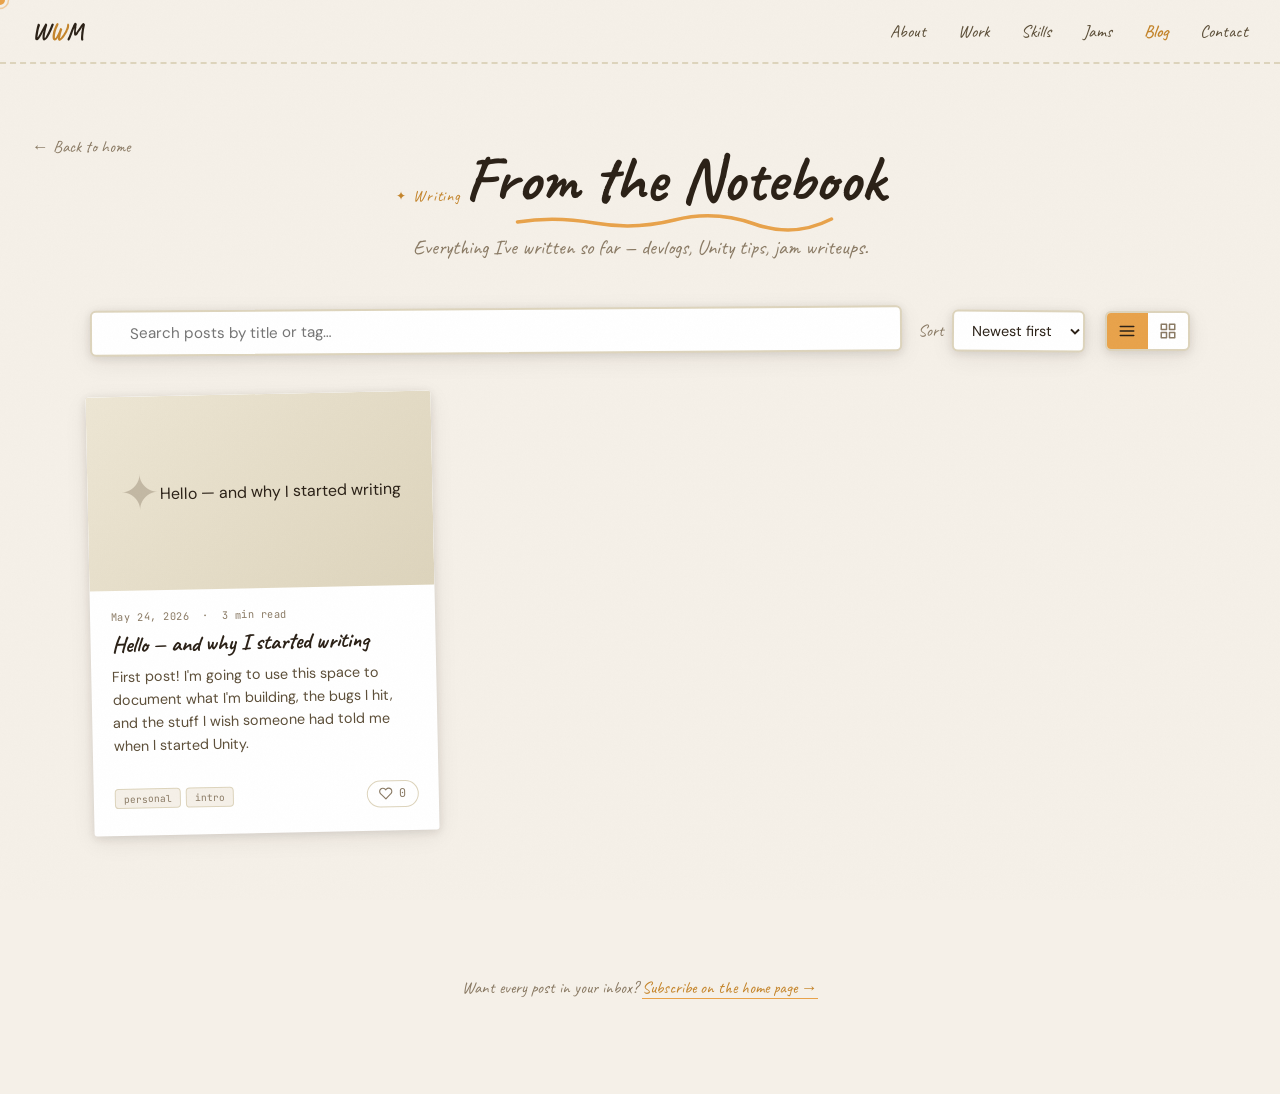
==== blog.html @ 1f5dc15b "final touches" ====
<!DOCTYPE html>
<html lang="en" data-theme="light">
<head>
    <meta charset="UTF-8">
    <meta name="viewport" content="width=device-width, initial-scale=1.0">
    <title>Blog — Wahib Walaa Mohammed</title>
    <meta name="description" content="Devlogs, Unity tips, and jam writeups from Wahib — a game developer building cozy games in Unity.">
    <meta name="theme-color" content="#f5f0e8">
    <link rel="preconnect" href="https://fonts.googleapis.com">
    <link rel="preconnect" href="https://fonts.gstatic.com" crossorigin>
    <link href="https://fonts.googleapis.com/css2?family=Caveat:wght@400;500;600;700&family=DM+Sans:ital,opsz,wght@0,9..40,300;0,9..40,400;0,9..40,500;0,9..40,600;1,9..40,300&family=JetBrains+Mono:wght@400;500&display=swap" rel="stylesheet">
    <style>
        /* ===== CORE TOKENS ===== */
        :root {
            --paper:          #f5f0e8;
            --paper-dark:     #ede6d4;
            --paper-darker:   #ddd4bc;
            --amber:          #e8a24a;
            --amber-light:    #f5c87a;
            --amber-dark:     #c4842a;
            --teal:           #6ec6b5;
            --teal-dark:      #4aa898;
            --ink:            #2a2016;
            --ink-light:      #5c4e38;
            --ink-muted:      #8a7a64;
            --red-pin:        #c9614a;
            --green:          #5a9e6f;
            --postit-yellow:  #ffd966;
            --postit-pink:    #ffb3c6;
            --postit-blue:    #b3d9ff;

            --font-hand: 'Caveat', cursive;
            --font-body: 'DM Sans', sans-serif;
            --font-mono: 'JetBrains Mono', monospace;

            --shadow-paper: 0 2px 8px rgba(42,32,22,0.12), 0 6px 24px rgba(42,32,22,0.07);
            --shadow-lift:  0 8px 32px rgba(42,32,22,0.18), 0 2px 8px rgba(42,32,22,0.08);
            --transition: 280ms cubic-bezier(0.4,0,0.2,1);
            --spring:     380ms cubic-bezier(0.34,1.56,0.64,1);
        }
        *, *::before, *::after { box-sizing: border-box; margin: 0; padding: 0; }
        html { scroll-behavior: smooth; }
        body {
            font-family: var(--font-body);
            background: var(--paper);
            color: var(--ink);
            cursor: none;
            overflow-x: hidden;
        }
        body::after {
            content: '';
            position: fixed; inset: 0;
            background-image: url("data:image/svg+xml,%3Csvg xmlns='http://www.w3.org/2000/svg' width='300' height='300'%3E%3Cfilter id='n'%3E%3CfeTurbulence type='fractalNoise' baseFrequency='0.75' numOctaves='4' stitchTiles='stitch'/%3E%3CfeColorMatrix type='saturate' values='0'/%3E%3C/filter%3E%3Crect width='300' height='300' filter='url(%23n)' opacity='0.025'/%3E%3C/svg%3E");
            pointer-events: none;
            z-index: 9000;
        }

        /* ===== CURSOR ===== */
        #cursor {
            position: fixed; pointer-events: none; z-index: 999999;
            transform: translate(-50%, -50%);
            width: 20px; height: 20px;
            transition: transform 80ms ease, opacity 200ms;
        }
        #cursor svg { display: block; width: 100%; height: 100%; overflow: visible; }
        .cursor-hover #cursor { transform: translate(-50%, -50%) scale(1.5); }

        /* ===== NAV ===== */
        #navbar {
            position: fixed; top: 0; left: 0; right: 0; z-index: 500;
            padding: 1rem 2rem;
            display: flex; align-items: center; justify-content: space-between;
            background: rgba(245,240,232,0.93);
            backdrop-filter: blur(14px);
            border-bottom: 2px dashed var(--paper-darker);
        }
        .nav-logo {
            font-family: var(--font-hand); font-size: 1.5rem; font-weight: 700;
            color: var(--ink); text-decoration: none;
        }
        .nav-logo span { color: var(--amber-dark); }
        .nav-links { display: flex; gap: 2rem; list-style: none; }
        .nav-link {
            font-family: var(--font-hand); font-size: 1.1rem;
            color: var(--ink-light); text-decoration: none;
            transition: color var(--transition);
        }
        .nav-link:hover, .nav-link.active { color: var(--amber-dark); }
        .nav-link.active { font-weight: 600; }
        @media (max-width: 768px) {
            .nav-links { gap: 1rem; }
            .nav-link { font-size: 0.95rem; }
        }

        /* ===== PAGE HEADER ===== */
        @keyframes draw-line {
            from { stroke-dashoffset: 380; }
            to   { stroke-dashoffset: 0; }
        }
        .page-header {
            padding: 9rem 2rem 3rem;
            max-width: 1100px; margin: 0 auto;
            text-align: center;
            position: relative;
        }
        .page-header .section-label {
            font-family: var(--font-hand); font-size: 1rem;
            color: var(--amber-dark); letter-spacing: 0.05em;
            margin-bottom: 0.5rem;
            display: inline-flex; align-items: center; gap: 0.4rem;
        }
        .page-header .section-label::before { content: '✦'; font-size: 0.75rem; }
        .page-title {
            font-family: var(--font-hand);
            font-size: clamp(2.6rem, 6vw, 4rem);
            line-height: 1.1;
            color: var(--ink);
            position: relative;
            display: inline-block;
            margin-bottom: 1.2rem;
        }
        .page-title-squiggle {
            position: absolute;
            left: 0; right: 0; bottom: -14px;
            width: 100%; height: 14px;
            overflow: visible;
        }
        .page-title-squiggle path {
            stroke-dasharray: 380; stroke-dashoffset: 380;
            animation: draw-line 1.1s ease 0.2s forwards;
        }
        .page-subtitle {
            font-family: var(--font-hand);
            font-size: 1.3rem;
            color: var(--ink-muted);
            max-width: 580px; margin: 0 auto;
        }
        .back-home {
            position: absolute; top: 8.5rem; left: 2rem;
            font-family: var(--font-hand); font-size: 1.05rem;
            color: var(--ink-muted); text-decoration: none;
            display: inline-flex; align-items: center; gap: 0.35rem;
            transition: color var(--transition), transform var(--spring);
        }
        .back-home:hover { color: var(--amber-dark); transform: translateX(-3px); }
        @media (max-width: 768px) {
            .back-home { position: static; display: block; margin-bottom: 1rem; padding: 0 2rem; }
            .page-header { padding-top: 7rem; }
        }

        /* ===== CONTROLS ===== */
        #blog-page { padding: 0 2rem 5rem; }
        .blog-controls {
            max-width: 1100px; margin: 0 auto 2.5rem;
            display: flex; gap: 1rem; flex-wrap: wrap;
            align-items: center; justify-content: space-between;
        }
        .blog-search-wrap { position: relative; flex: 1; min-width: 240px; }
        .blog-search-icon {
            position: absolute; left: 0.85rem; top: 50%;
            transform: translateY(-50%); width: 16px; height: 16px;
            color: var(--ink-muted); pointer-events: none;
        }
        .blog-search {
            width: 100%;
            padding: 0.7rem 1rem 0.7rem 2.4rem;
            background: #fff;
            border: 2px solid var(--paper-darker);
            border-radius: 6px;
            font-family: var(--font-body); font-size: 0.95rem;
            color: var(--ink); outline: none;
            transition: border-color var(--transition), box-shadow var(--transition);
            box-shadow: var(--shadow-paper);
            transform: rotate(-0.4deg);
        }
        .blog-search:focus {
            border-color: var(--amber);
            box-shadow: var(--shadow-paper), 0 0 0 3px rgba(232,162,74,0.15);
        }
        .blog-controls-right {
            display: flex; align-items: center; gap: 1.25rem; flex-wrap: wrap;
        }
        .blog-sort-wrap { display: flex; align-items: center; gap: 0.55rem; }
        .blog-sort-label {
            font-family: var(--font-hand); font-size: 1.05rem;
            color: var(--ink-muted);
        }
        .blog-sort {
            font-family: var(--font-body); font-size: 0.9rem;
            background: #fff; color: var(--ink);
            border: 2px solid var(--paper-darker);
            padding: 0.55rem 0.9rem; border-radius: 6px;
            outline: none; cursor: pointer;
            box-shadow: var(--shadow-paper);
            transform: rotate(0.4deg);
            transition: border-color var(--transition);
        }
        .blog-sort:focus, .blog-sort:hover { border-color: var(--amber); }

        /* View mode toggle */
        .view-toggle {
            display: flex; gap: 0;
            border: 2px solid var(--paper-darker);
            background: #fff; border-radius: 6px;
            overflow: hidden;
            box-shadow: var(--shadow-paper);
        }
        .view-btn {
            background: transparent; border: none; cursor: pointer;
            padding: 0.55rem 0.7rem;
            color: var(--ink-muted);
            display: flex; align-items: center; justify-content: center;
            transition: background var(--transition), color var(--transition);
            font-family: inherit;
        }
        .view-btn:hover { color: var(--amber-dark); background: rgba(232,162,74,0.08); }
        .view-btn.active { background: var(--amber); color: var(--ink); }
        .view-btn svg { width: 18px; height: 18px; }

        /* ===== BLOG GRID ===== */
        .blog-grid {
            max-width: 1100px; margin: 0 auto;
            position: relative;
        }
        .blog-loading {
            text-align: center;
            font-family: var(--font-hand); color: var(--ink-muted);
            padding: 3rem 1rem; font-size: 1.2rem;
        }
        .blog-no-results {
            max-width: 1100px; margin: 1rem auto 0;
            text-align: center;
            font-family: var(--font-hand); font-size: 1.4rem;
            color: var(--ink-muted); padding: 2rem 1rem;
        }

        /* Card view (default) */
        .blog-grid.view-cards {
            display: grid;
            grid-template-columns: repeat(auto-fill, minmax(280px, 1fr));
            gap: 2rem;
        }
        .blog-grid.view-cards .blog-card {
            background: #fff; border-radius: 3px;
            box-shadow: var(--shadow-paper);
            transform: rotate(var(--bc-rot, 0deg));
            transition: transform var(--spring), box-shadow var(--transition);
            cursor: pointer;
            display: flex; flex-direction: column;
            overflow: hidden; position: relative;
            text-decoration: none; color: inherit;
        }
        .blog-grid.view-cards .blog-card:nth-child(3n+1) { --bc-rot: -1.2deg; }
        .blog-grid.view-cards .blog-card:nth-child(3n+2) { --bc-rot: 0.8deg; }
        .blog-grid.view-cards .blog-card:nth-child(3n+3) { --bc-rot: -0.5deg; }
        .blog-grid.view-cards .blog-card:hover {
            transform: rotate(0deg) translateY(-4px);
            box-shadow: var(--shadow-lift); z-index: 5;
        }
        .blog-card-hero {
            width: 100%; aspect-ratio: 16/9;
            background: linear-gradient(135deg, var(--paper-dark), var(--paper-darker));
            display: flex; align-items: center; justify-content: center;
            position: relative; overflow: hidden;
        }
        .blog-card-hero img { width: 100%; height: 100%; object-fit: cover; }
        .blog-card-hero-empty {
            font-family: var(--font-hand); color: var(--ink-muted);
            font-size: 3rem; opacity: 0.4;
        }
        .blog-card-body {
            padding: 1.2rem 1.3rem 1.4rem;
            flex: 1; display: flex; flex-direction: column;
        }
        .blog-card-meta {
            display: flex; gap: 0.7rem; align-items: center;
            font-family: var(--font-mono); font-size: 0.65rem;
            color: var(--ink-muted); margin-bottom: 0.5rem;
            letter-spacing: 0.05em;
        }
        .blog-card-title {
            font-family: var(--font-hand); font-size: 1.4rem;
            line-height: 1.15; color: var(--ink);
            margin-bottom: 0.5rem;
        }
        .blog-card-excerpt {
            font-size: 0.9rem; line-height: 1.6;
            color: var(--ink-light); margin-bottom: 0.85rem; flex: 1;
        }
        .blog-card-foot {
            display: flex; justify-content: space-between; align-items: center;
            margin-top: 0.85rem;
        }
        .blog-card-tags { display: flex; flex-wrap: wrap; gap: 0.35rem; }
        .blog-card-tag {
            font-family: var(--font-mono); font-size: 0.6rem;
            background: var(--paper); border: 1.5px solid var(--paper-darker);
            color: var(--ink-muted); padding: 0.15rem 0.5rem; border-radius: 4px;
            text-transform: lowercase;
        }

        /* ===== Sketchbook view — big paper cards w/ stacked-polaroid images + doodles ===== */
        .blog-grid.view-grid {
            display: grid;
            grid-template-columns: repeat(auto-fill, minmax(380px, 1fr));
            gap: 5rem 4rem;
            padding: 2rem 1rem 4rem;
        }
        .blog-grid.view-grid .blog-card {
            /* Sketchbook paper background — ruled lines + faint warmth */
            background:
                repeating-linear-gradient(to bottom,
                    transparent 0, transparent 26px,
                    rgba(116,146,182,0.13) 26px, rgba(116,146,182,0.13) 27px),
                #fdfaf2;
            padding: 2.5rem 1.8rem 1.8rem;
            border: 1px solid rgba(42,32,22,0.10);
            border-radius: 2px;
            box-shadow:
                5px 6px 0 rgba(42,32,22,0.10),
                0 4px 14px rgba(42,32,22,0.10),
                0 12px 32px rgba(42,32,22,0.07);
            transform: rotate(var(--sk-rot, -1.2deg));
            position: relative;
            text-decoration: none; color: inherit;
            cursor: pointer;
            display: flex; flex-direction: column;
            transition: transform var(--spring), box-shadow var(--transition);
            aspect-ratio: auto;
            overflow: visible;
        }
        .blog-grid.view-grid .blog-card:nth-child(4n+1) { --sk-rot: -1.5deg; }
        .blog-grid.view-grid .blog-card:nth-child(4n+2) { --sk-rot:  1.2deg; }
        .blog-grid.view-grid .blog-card:nth-child(4n+3) { --sk-rot: -0.7deg; }
        .blog-grid.view-grid .blog-card:nth-child(4n+4) { --sk-rot:  1.8deg; }
        .blog-grid.view-grid .blog-card:hover {
            transform: rotate(0deg) translateY(-6px) scale(1.015);
            box-shadow:
                5px 9px 0 rgba(42,32,22,0.10),
                0 12px 30px rgba(42,32,22,0.18),
                0 22px 50px rgba(42,32,22,0.10);
            z-index: 5;
        }
        /* Dog-ear top-right corner */
        .blog-grid.view-grid .blog-card::before {
            content: '';
            position: absolute;
            top: 0; right: 0;
            width: 26px; height: 26px;
            background: linear-gradient(225deg,
                #e8dcbf 0%, #e8dcbf 47%,
                rgba(0,0,0,0.10) 47%, rgba(0,0,0,0.10) 50%,
                transparent 50%);
            border-radius: 0 2px 0 0;
            pointer-events: none;
        }

        /* The polaroid + stacked papers behind it */
        .blog-grid.view-grid .blog-card-hero {
            position: relative;
            width: 80%;
            margin: 0.8rem auto 1.8rem;
            aspect-ratio: 4/5;
            background: #fff;
            padding: 0.9rem 0.9rem 2.6rem;
            border-radius: 2px;
            transform: rotate(var(--polo-rot, -2.5deg));
            box-shadow:
                1px 2px 0 rgba(0,0,0,0.05),
                0 6px 16px rgba(42,32,22,0.22),
                0 14px 32px rgba(42,32,22,0.12);
            z-index: 2;
        }
        .blog-grid.view-grid .blog-card:nth-child(odd)  .blog-card-hero { --polo-rot: -3deg; }
        .blog-grid.view-grid .blog-card:nth-child(even) .blog-card-hero { --polo-rot:  2.5deg; }

        /* Stacked papers behind the polaroid */
        .blog-grid.view-grid .blog-card-hero::before,
        .blog-grid.view-grid .blog-card-hero::after {
            content: '';
            position: absolute;
            background: #fdfaf2;
            border: 1px solid rgba(42,32,22,0.08);
            border-radius: 2px;
            z-index: -1;
        }
        .blog-grid.view-grid .blog-card-hero::before {
            inset: -6px -10px -4px -8px;
            transform: rotate(3.5deg);
            background: #f5ead0;
            box-shadow: 2px 3px 6px rgba(0,0,0,0.08);
        }
        .blog-grid.view-grid .blog-card-hero::after {
            inset: -12px -6px -10px -10px;
            transform: rotate(-5deg);
            background: #fff;
            box-shadow: 2px 3px 6px rgba(0,0,0,0.08);
        }

        /* The actual photo inside the polaroid */
        .blog-grid.view-grid .blog-card-hero img {
            width: 100%; height: 100%;
            object-fit: cover;
            display: block;
            box-shadow: inset 0 0 0 1px rgba(0,0,0,0.06);
        }
        .blog-grid.view-grid .blog-card-hero-empty {
            position: relative;
            display: flex; align-items: center; justify-content: center;
            width: 100%; height: 100%;
            background: linear-gradient(135deg, var(--paper-dark), var(--paper-darker));
            font-size: 3rem; color: var(--ink-muted); opacity: 0.5;
        }
        /* Handwritten caption strip at the bottom of the polaroid */
        .blog-grid.view-grid .blog-card-hero::after { /* override above */ }
        .blog-grid.view-grid .polaroid-caption {
            position: absolute;
            bottom: 0.4rem; left: 0; right: 0;
            text-align: center;
            font-family: var(--font-hand); font-size: 1rem;
            color: var(--ink-muted);
            pointer-events: none;
            padding: 0 0.6rem;
            white-space: nowrap; overflow: hidden; text-overflow: ellipsis;
        }
        /* Little tape strips on the polaroid */
        .blog-grid.view-grid .blog-card-hero .tape-strip {
            position: absolute;
            width: 56px; height: 18px;
            background: repeating-linear-gradient(45deg,
                rgba(245,200,122,0.65), rgba(245,200,122,0.65) 4px,
                rgba(232,162,74,0.25) 4px, rgba(232,162,74,0.25) 8px);
            border-radius: 1px;
            top: -10px;
            box-shadow: 0 1px 3px rgba(0,0,0,0.10);
            pointer-events: none;
        }
        .blog-grid.view-grid .blog-card:nth-child(odd)  .tape-strip { left: 8px; transform: rotate(-12deg); }
        .blog-grid.view-grid .blog-card:nth-child(even) .tape-strip { right: 8px; transform: rotate(14deg); }

        /* Body text under the photo */
        .blog-grid.view-grid .blog-card-body {
            padding: 0 0.2rem 0.5rem;
            display: flex; flex-direction: column;
        }
        .blog-grid.view-grid .blog-card-meta {
            font-family: var(--font-mono); font-size: 0.65rem;
            color: var(--ink-muted); letter-spacing: 0.08em;
            margin-bottom: 0.4rem;
            display: flex; align-items: center; gap: 0.6rem;
        }
        .blog-grid.view-grid .blog-card-title {
            font-family: var(--font-hand);
            font-size: 1.85rem;
            line-height: 1.05;
            color: var(--ink);
            margin-bottom: 0.5rem;
            position: relative;
        }
        /* Hand-drawn underline that appears on hover */
        .blog-grid.view-grid .blog-card-title::after {
            content: '';
            position: absolute;
            left: 0; right: 30%; bottom: -3px;
            height: 3px;
            background: var(--amber);
            border-radius: 2px;
            transform: scaleX(0) rotate(-0.5deg);
            transform-origin: left center;
            transition: transform 380ms cubic-bezier(0.34,1.56,0.64,1);
        }
        .blog-grid.view-grid .blog-card:hover .blog-card-title::after { transform: scaleX(1) rotate(-0.5deg); }

        .blog-grid.view-grid .blog-card-excerpt {
            font-size: 0.92rem;
            line-height: 1.7;
            color: var(--ink-light);
            margin-bottom: 1rem;
        }
        .blog-grid.view-grid .blog-card-foot {
            display: flex; justify-content: space-between; align-items: center;
            margin-top: 0.5rem;
            flex-wrap: wrap; gap: 0.6rem;
        }
        .blog-grid.view-grid .blog-card-tags {
            display: flex; flex-wrap: wrap; gap: 0.35rem;
        }
        .blog-grid.view-grid .blog-card-tag {
            font-family: var(--font-mono); font-size: 0.6rem;
            background: transparent; border: 1.5px dashed var(--paper-darker);
            color: var(--ink-muted); padding: 0.15rem 0.55rem; border-radius: 4px;
            text-transform: lowercase;
        }
        .blog-grid.view-grid .like-btn {
            background: #fff;
            box-shadow: 1px 1px 0 rgba(42,32,22,0.08);
        }
        .blog-grid.view-cards .blog-card-likebadge { display: none; }
        .blog-grid.view-grid .blog-card-likebadge { display: none; }

        /* Sketchbook doodles — scattered around each card */
        .card-doodle {
            position: absolute;
            pointer-events: none;
            opacity: 0.7;
            color: var(--ink-light);
            z-index: 3;
        }
        .card-doodle.amber { color: var(--amber-dark); }
        .card-doodle.teal  { color: var(--teal-dark); }
        .card-doodle.red   { color: var(--red-pin); }
        .card-doodle.green { color: var(--green); opacity: 0.65; }
        /* Only show doodles in sketchbook view */
        .blog-grid.view-cards .card-doodle { display: none; }
        .blog-grid.view-grid .card-doodle  { display: block; }
        .card-doodle svg { display: block; width: 100%; height: 100%; }

        @media (max-width: 760px) {
            .blog-grid.view-grid {
                grid-template-columns: 1fr;
                gap: 4rem 0;
                padding: 1rem 0 3rem;
            }
            .blog-grid.view-grid .blog-card-hero { width: 70%; }
        }

        /* ===== LIKE BUTTON ===== */
        @keyframes heart-pop {
            0%   { transform: scale(1); }
            30%  { transform: scale(1.4) rotate(-8deg); }
            60%  { transform: scale(0.9); }
            100% { transform: scale(1); }
        }
        .like-btn {
            display: inline-flex; align-items: center; gap: 0.4rem;
            background: transparent; border: 1.5px solid var(--paper-darker);
            color: var(--ink-muted);
            font-family: var(--font-mono); font-size: 0.75rem;
            padding: 0.3rem 0.7rem; border-radius: 999px;
            cursor: pointer;
            transition: border-color var(--transition), color var(--transition),
                        background var(--transition), transform var(--spring);
        }
        .like-btn svg {
            width: 14px; height: 14px;
            transition: fill var(--transition), stroke var(--transition);
        }
        .like-btn:hover {
            border-color: var(--red-pin); color: var(--red-pin);
            background: rgba(201,97,74,0.06);
            transform: translateY(-1px) rotate(-2deg);
        }
        .like-btn.liked {
            border-color: var(--red-pin); color: var(--red-pin);
            background: rgba(201,97,74,0.12);
        }
        .like-btn.liked svg { fill: var(--red-pin); stroke: var(--red-pin); }
        .like-btn.pop svg { animation: heart-pop 480ms ease; }
        .like-btn-lg {
            font-family: var(--font-hand); font-size: 1.05rem;
            padding: 0.55rem 1.2rem; gap: 0.55rem;
        }
        .like-btn-lg svg { width: 18px; height: 18px; }

        /* ===== MODAL ===== */
        #blog-modal {
            position: fixed; inset: 0; z-index: 99000;
            background: rgba(18,14,10,0.78);
            display: flex; align-items: center; justify-content: center;
            padding: 2rem 1rem;
            opacity: 0; pointer-events: none;
            transition: opacity 240ms ease;
            backdrop-filter: blur(6px);
            overflow-y: auto;
        }
        #blog-modal.open { opacity: 1; pointer-events: all; }
        .blog-modal-paper {
            background: #fdfaf2;
            background-image:
                repeating-linear-gradient(to bottom,
                    transparent 0, transparent 27px,
                    rgba(116,146,182,0.13) 27px, rgba(116,146,182,0.13) 28px);
            max-width: 760px; width: 100%;
            margin: auto;
            padding: 3rem 3.5rem 2.5rem;
            box-shadow: 0 24px 80px rgba(0,0,0,0.5);
            border-radius: 3px;
            position: relative;
            transform: scale(0.95) translateY(20px);
            transition: transform 320ms cubic-bezier(0.34,1.56,0.64,1);
            color: var(--ink);
        }
        #blog-modal.open .blog-modal-paper { transform: scale(1) translateY(0); }
        #blog-modal-close {
            position: absolute; top: 1rem; right: 1rem;
            width: 36px; height: 36px;
            background: var(--paper); border: 1.5px solid var(--paper-darker);
            border-radius: 50%; color: var(--ink); font-size: 1rem;
            cursor: pointer; display: flex; align-items: center; justify-content: center;
            transition: background 180ms, transform var(--spring);
            font-family: inherit;
        }
        #blog-modal-close:hover { background: var(--amber); border-color: var(--amber-dark); transform: rotate(90deg) scale(1.1); }
        #blog-modal-content { font-family: var(--font-body); color: var(--ink); line-height: 1.78; }
        #blog-modal-content .blog-post-meta {
            font-family: var(--font-mono); font-size: 0.7rem;
            color: var(--ink-muted); letter-spacing: 0.08em;
            margin-bottom: 0.5rem;
        }
        #blog-modal-content h1 {
            font-family: var(--font-hand); font-size: 2.4rem; line-height: 1.1;
            color: var(--ink); margin-bottom: 1.2rem;
            border-bottom: 3px solid var(--amber); padding-bottom: 0.6rem;
            display: inline-block;
        }
        #blog-modal-content h2 {
            font-family: var(--font-hand); font-size: 1.7rem; color: var(--ink);
            margin: 1.8rem 0 0.7rem;
        }
        #blog-modal-content h3 {
            font-family: var(--font-hand); font-size: 1.3rem; color: var(--ink);
            margin: 1.4rem 0 0.5rem;
        }
        #blog-modal-content p { margin-bottom: 1rem; color: var(--ink-light); }
        #blog-modal-content ul, #blog-modal-content ol { margin: 0.6rem 0 1rem 1.5rem; color: var(--ink-light); }
        #blog-modal-content li { margin-bottom: 0.35rem; line-height: 1.7; }
        #blog-modal-content strong { color: var(--ink); }
        #blog-modal-content a { color: var(--amber-dark); border-bottom: 1.5px solid var(--amber); text-decoration: none; }
        #blog-modal-content a:hover { color: var(--ink); }
        #blog-modal-content img {
            max-width: 100%; height: auto; margin: 1rem 0;
            border-radius: 3px; box-shadow: var(--shadow-paper);
        }
        #blog-modal-content code {
            font-family: var(--font-mono); font-size: 0.85em;
            background: var(--paper); padding: 0.1rem 0.4rem; border-radius: 3px;
            border: 1px solid var(--paper-darker); color: var(--amber-dark);
        }
        #blog-modal-content pre {
            background: var(--ink); color: var(--paper);
            padding: 1rem 1.2rem; border-radius: 4px;
            overflow-x: auto; margin: 1rem 0; font-size: 0.85rem;
        }
        #blog-modal-content pre code {
            background: transparent; border: none; color: var(--paper); padding: 0;
        }
        #blog-modal-content blockquote {
            border-left: 4px solid var(--amber);
            padding-left: 1rem; margin: 1rem 0;
            color: var(--ink-light); font-style: italic;
        }
        .blog-post-files {
            margin-top: 2rem; padding-top: 1.5rem;
            border-top: 2px dashed var(--paper-darker);
        }
        .blog-post-files h3 {
            font-family: var(--font-hand); font-size: 1.2rem;
            color: var(--ink); margin-bottom: 0.6rem;
        }
        .blog-post-file {
            display: inline-flex; align-items: center; gap: 0.4rem;
            background: white; border: 1.5px solid var(--paper-darker);
            padding: 0.4rem 0.8rem; border-radius: 4px;
            font-family: var(--font-hand); font-size: 1rem;
            color: var(--ink); text-decoration: none;
            margin: 0.3rem 0.4rem 0.3rem 0;
            transition: border-color var(--transition), transform var(--spring);
        }
        .blog-post-file:hover {
            border-color: var(--amber); color: var(--amber-dark);
            transform: translateY(-2px) rotate(-1deg);
        }
        .blog-modal-footer {
            margin-top: 2rem; padding-top: 1.5rem;
            border-top: 2px dashed var(--paper-darker);
            display: flex; justify-content: flex-end;
        }
        @media (max-width: 700px) {
            .blog-modal-paper { padding: 2rem 1.5rem; }
            #blog-modal-content h1 { font-size: 1.8rem; }
        }

        /* ===== FOOTER ===== */
        .blog-footer {
            text-align: center;
            padding: 4rem 2rem 6rem;
            font-family: var(--font-hand);
            color: var(--ink-muted);
            font-size: 1.05rem;
        }
        .blog-footer a {
            color: var(--amber-dark);
            text-decoration: none;
            border-bottom: 1.5px solid var(--amber);
        }
    </style>
</head>
<body>

<!-- Cursor -->
<div id="cursor">
    <svg viewBox="0 0 20 20" fill="none">
        <circle cx="10" cy="10" r="5" fill="#e8a24a"/>
        <circle cx="10" cy="10" r="8.5" stroke="#e8a24a" stroke-width="1.5" opacity="0.45"/>
        <line x1="15" y1="4" x2="16.5" y2="2.5" stroke="#f5c87a" stroke-width="1.2" stroke-linecap="round"/>
        <line x1="16" y1="5.5" x2="18" y2="5.5" stroke="#f5c87a" stroke-width="1.2" stroke-linecap="round"/>
        <line x1="15.5" y1="3" x2="15.5" y2="1" stroke="#f5c87a" stroke-width="1.2" stroke-linecap="round"/>
    </svg>
</div>

<!-- Nav -->
<nav id="navbar">
    <a href="index.html" class="nav-logo">W<span>W</span>M</a>
    <ul class="nav-links">
        <li><a href="index.html#about"    class="nav-link">About</a></li>
        <li><a href="index.html#projects" class="nav-link">Work</a></li>
        <li><a href="index.html#skills"   class="nav-link">Skills</a></li>
        <li><a href="index.html#jams"     class="nav-link">Jams</a></li>
        <li><a href="blog.html"           class="nav-link active">Blog</a></li>
        <li><a href="index.html#contact"  class="nav-link">Contact</a></li>
    </ul>
</nav>

<main>
    <a href="index.html" class="back-home">← Back to home</a>

    <header class="page-header">
        <div class="section-label">Writing</div>
        <h1 class="page-title">
            From the Notebook
            <svg class="page-title-squiggle" viewBox="0 0 320 14" aria-hidden="true">
                <path d="M3 8 Q 40 2, 80 9 T 160 6 T 240 10 T 317 5"
                      stroke="#e8a24a" stroke-width="3.5"
                      stroke-linecap="round" fill="none"/>
            </svg>
        </h1>
        <p class="page-subtitle">Everything I've written so far — devlogs, Unity tips, jam writeups.</p>
    </header>

    <section id="blog-page">
        <div class="blog-controls">
            <div class="blog-search-wrap">
                <svg class="blog-search-icon" viewBox="0 0 24 24" fill="none" stroke="currentColor" stroke-width="2" stroke-linecap="round" stroke-linejoin="round">
                    <circle cx="11" cy="11" r="7"/><line x1="21" y1="21" x2="16.65" y2="16.65"/>
                </svg>
                <input type="search" id="blog-search" class="blog-search" placeholder="Search posts by title or tag…" autocomplete="off">
            </div>
            <div class="blog-controls-right">
                <div class="blog-sort-wrap">
                    <label for="blog-sort" class="blog-sort-label">Sort</label>
                    <select id="blog-sort" class="blog-sort">
                        <option value="newest">Newest first</option>
                        <option value="oldest">Oldest first</option>
                        <option value="liked">Most liked</option>
                    </select>
                </div>
                <div class="view-toggle" role="tablist" aria-label="View mode">
                    <button type="button" class="view-btn active" data-view="cards" aria-label="Card view">
                        <svg viewBox="0 0 24 24" fill="none" stroke="currentColor" stroke-width="2" stroke-linecap="round" stroke-linejoin="round">
                            <line x1="3" y1="6"  x2="21" y2="6"/>
                            <line x1="3" y1="12" x2="21" y2="12"/>
                            <line x1="3" y1="18" x2="21" y2="18"/>
                        </svg>
                    </button>
                    <button type="button" class="view-btn" data-view="grid" aria-label="Grid view">
                        <svg viewBox="0 0 24 24" fill="none" stroke="currentColor" stroke-width="2" stroke-linecap="round" stroke-linejoin="round">
                            <rect x="3"  y="3"  width="7" height="7"/>
                            <rect x="14" y="3"  width="7" height="7"/>
                            <rect x="3"  y="14" width="7" height="7"/>
                            <rect x="14" y="14" width="7" height="7"/>
                        </svg>
                    </button>
                </div>
            </div>
        </div>

        <div id="blog-grid" class="blog-grid view-cards">
            <div class="blog-loading">Loading posts…</div>
        </div>
        <div id="blog-no-results" class="blog-no-results" hidden>
            <span>No posts match that.</span>
        </div>
    </section>

    <footer class="blog-footer">
        Want every post in your inbox? <a href="index.html#blog">Subscribe on the home page →</a>
    </footer>
</main>

<!-- Modal -->
<div id="blog-modal" aria-hidden="true">
    <div class="blog-modal-paper">
        <button id="blog-modal-close" aria-label="Close">✕</button>
        <article id="blog-modal-content"></article>
        <div class="blog-modal-footer">
            <button id="blog-modal-like" class="like-btn like-btn-lg" aria-label="Like this post">
                <svg viewBox="0 0 24 24" fill="none" stroke="currentColor" stroke-width="2" stroke-linecap="round" stroke-linejoin="round">
                    <path d="M20.84 4.61a5.5 5.5 0 0 0-7.78 0L12 5.67l-1.06-1.06a5.5 5.5 0 0 0-7.78 7.78l1.06 1.06L12 21.23l7.78-7.78 1.06-1.06a5.5 5.5 0 0 0 0-7.78z"/>
                </svg>
                <span class="like-count">0</span>
            </button>
        </div>
    </div>
</div>

<script>
/* Cursor */
(function(){
    const cursor = document.getElementById('cursor');
    if(window.matchMedia('(pointer:fine)').matches){
        document.addEventListener('mousemove', e=>{
            cursor.style.left = e.clientX+'px';
            cursor.style.top  = e.clientY+'px';
        }, { passive: true });
        document.querySelectorAll('a,button,.skill-chip').forEach(el=>{
            el.addEventListener('mouseenter', ()=> document.body.classList.add('cursor-hover'));
            el.addEventListener('mouseleave', ()=> document.body.classList.remove('cursor-hover'));
        });
    } else {
        cursor.style.display = 'none';
        document.body.style.cursor = 'auto';
    }
})();

/* Blog page logic */
(function(){
    const grid        = document.getElementById('blog-grid');
    const modal       = document.getElementById('blog-modal');
    const content     = document.getElementById('blog-modal-content');
    const closeBtn    = document.getElementById('blog-modal-close');
    const modalLikeBtn= document.getElementById('blog-modal-like');
    const searchInp   = document.getElementById('blog-search');
    const sortSel     = document.getElementById('blog-sort');
    const noResults   = document.getElementById('blog-no-results');
    const viewBtns    = document.querySelectorAll('.view-btn');

    const LIKES_NS  = 'wahib-blog-v1';
    const LIKED_KEY = 'wahib-blog-liked';
    const VIEW_KEY  = 'wahib-blog-view';

    let allPosts     = [];
    let likeCounts   = {};
    let likedLocally = new Set(JSON.parse(localStorage.getItem(LIKED_KEY) || '[]'));
    let currentPostSlug = null;
    let currentView  = localStorage.getItem(VIEW_KEY) || 'cards';

    function saveLiked(){ localStorage.setItem(LIKED_KEY, JSON.stringify([...likedLocally])); }
    function escapeHTML(s){
        return String(s).replace(/&/g,'&amp;').replace(/</g,'&lt;').replace(/>/g,'&gt;')
                        .replace(/"/g,'&quot;').replace(/'/g,'&#39;');
    }
    function formatDate(iso){
        try { return new Date(iso).toLocaleDateString('en-US', { year:'numeric', month:'short', day:'numeric' }); }
        catch { return iso; }
    }

    /* Markdown renderer */
    function renderMarkdown(md){
        const codeBlocks = [];
        md = md.replace(/```([\s\S]*?)```/g, (m, code)=>{
            codeBlocks.push('<pre><code>'+escapeHTML(code.trim())+'</code></pre>');
            return ' CB' + (codeBlocks.length - 1) + ' ';
        });
        const lines = md.split('\n');
        let html = '', listType = null, paraBuf = [], inQuote = false;
        const flushPara = ()=>{
            if(paraBuf.length){ html += '<p>' + inline(paraBuf.join(' ')) + '</p>\n'; paraBuf = []; }
        };
        const closeList = ()=>{ if(listType){ html += '</'+listType+'>\n'; listType = null; } };
        const closeQuote = ()=>{ if(inQuote){ html += '</blockquote>\n'; inQuote = false; } };
        function inline(s){
            s = escapeHTML(s);
            s = s.replace(/!\[([^\]]*)\]\(([^)]+)\)/g, '<img src="$2" alt="$1">');
            s = s.replace(/\[([^\]]+)\]\(([^)]+)\)/g, '<a href="$2" target="_blank" rel="noopener">$1</a>');
            s = s.replace(/\*\*([^*]+)\*\*/g, '<strong>$1</strong>');
            s = s.replace(/\*([^*]+)\*/g, '<em>$1</em>');
            s = s.replace(/`([^`]+)`/g, '<code>$1</code>');
            return s;
        }
        for(let raw of lines){
            const line = raw.trimEnd();
            if(/^\s*$/.test(line)){ flushPara(); closeList(); closeQuote(); continue; }
            let m;
            if((m = line.match(/^(#{1,6})\s+(.*)$/))){
                flushPara(); closeList(); closeQuote();
                const lvl = m[1].length;
                html += '<h'+lvl+'>'+inline(m[2])+'</h'+lvl+'>\n';
            } else if((m = line.match(/^\s*[-*]\s+(.*)$/))){
                flushPara(); closeQuote();
                if(listType !== 'ul'){ closeList(); html += '<ul>\n'; listType = 'ul'; }
                html += '<li>'+inline(m[1])+'</li>\n';
            } else if((m = line.match(/^\s*\d+\.\s+(.*)$/))){
                flushPara(); closeQuote();
                if(listType !== 'ol'){ closeList(); html += '<ol>\n'; listType = 'ol'; }
                html += '<li>'+inline(m[1])+'</li>\n';
            } else if((m = line.match(/^>\s?(.*)$/))){
                flushPara(); closeList();
                if(!inQuote){ html += '<blockquote>\n'; inQuote = true; }
                html += inline(m[1]) + '<br>\n';
            } else { closeList(); closeQuote(); paraBuf.push(line); }
        }
        flushPara(); closeList(); closeQuote();
        html = html.replace(/ CB(\d+) /g, (m, i)=> codeBlocks[+i]);
        return html;
    }

    /* Likes (Abacus) */
    async function fetchLikeCount(slug){
        try {
            const res = await fetch(`https://abacus.jasoncameron.dev/get/${LIKES_NS}/${slug}`, { cache:'no-cache' });
            if(!res.ok) throw 0;
            const j = await res.json();
            return typeof j.value === 'number' ? j.value : 0;
        } catch { return likeCounts[slug] || 0; }
    }
    async function incrementLike(slug){
        try {
            const res = await fetch(`https://abacus.jasoncameron.dev/hit/${LIKES_NS}/${slug}`, { cache:'no-cache' });
            if(!res.ok) throw 0;
            const j = await res.json();
            return typeof j.value === 'number' ? j.value : (likeCounts[slug]||0)+1;
        } catch { return (likeCounts[slug]||0) + 1; }
    }
    async function handleLikeClick(slug, btn){
        if(likedLocally.has(slug)) return;
        likedLocally.add(slug); saveLiked();
        btn.classList.add('liked','pop');
        setTimeout(()=> btn.classList.remove('pop'), 500);
        // also update the grid-view badge if present
        document.querySelectorAll('.blog-card[data-slug="'+slug+'"] .blog-card-likebadge')
            .forEach(b=> b.classList.add('liked'));
        const newCount = await incrementLike(slug);
        likeCounts[slug] = newCount;
        document.querySelectorAll('.like-btn[data-slug="'+slug+'"] .like-count, .blog-card[data-slug="'+slug+'"] .blog-card-likebadge .like-count')
            .forEach(el => el.textContent = newCount);
    }

    /* ===== Sketchbook doodle bank ===== */
    // Each entry: viewBox + inner SVG content. Color is via CSS currentColor.
    const DOODLES = [
        // star
        { vb:'0 0 30 30', svg:'<path d="M15 3 L18 11 L26 12 L20 18 L22 26 L15 22 L8 26 L10 18 L4 12 L12 11 Z" stroke="currentColor" stroke-width="1.8" fill="none" stroke-linecap="round" stroke-linejoin="round"/>' },
        // heart
        { vb:'0 0 30 30', svg:'<path d="M15 25 L7 16 Q3 12, 7 8 Q11 4, 15 9 Q19 4, 23 8 Q27 12, 23 16 Z" stroke="currentColor" stroke-width="1.8" fill="none" stroke-linecap="round" stroke-linejoin="round"/>' },
        // sparkle / 4-point burst
        { vb:'0 0 30 30', svg:
            '<line x1="15" y1="3"  x2="15" y2="11" stroke="currentColor" stroke-width="1.8" stroke-linecap="round"/>' +
            '<line x1="15" y1="19" x2="15" y2="27" stroke="currentColor" stroke-width="1.8" stroke-linecap="round"/>' +
            '<line x1="3"  y1="15" x2="11" y2="15" stroke="currentColor" stroke-width="1.8" stroke-linecap="round"/>' +
            '<line x1="19" y1="15" x2="27" y2="15" stroke="currentColor" stroke-width="1.8" stroke-linecap="round"/>' +
            '<line x1="7"  y1="7"  x2="11" y2="11" stroke="currentColor" stroke-width="1.4" stroke-linecap="round"/>' +
            '<line x1="19" y1="19" x2="23" y2="23" stroke="currentColor" stroke-width="1.4" stroke-linecap="round"/>' +
            '<line x1="23" y1="7"  x2="19" y2="11" stroke="currentColor" stroke-width="1.4" stroke-linecap="round"/>' +
            '<line x1="11" y1="19" x2="7"  y2="23" stroke="currentColor" stroke-width="1.4" stroke-linecap="round"/>' },
        // squiggle wave
        { vb:'0 0 50 16', svg:'<path d="M3 8 Q 10 1, 17 8 T 32 8 T 47 8" stroke="currentColor" stroke-width="2" fill="none" stroke-linecap="round"/>' },
        // curved arrow
        { vb:'0 0 40 40', svg:
            '<path d="M5 35 Q 5 8, 32 8" stroke="currentColor" stroke-width="1.8" fill="none" stroke-linecap="round" stroke-linejoin="round"/>' +
            '<path d="M27 4 L33 8 L27 13" stroke="currentColor" stroke-width="1.8" fill="none" stroke-linecap="round" stroke-linejoin="round"/>' },
        // asterisk
        { vb:'0 0 24 24', svg:
            '<line x1="12" y1="3"  x2="12" y2="21" stroke="currentColor" stroke-width="2" stroke-linecap="round"/>' +
            '<line x1="3"  y1="12" x2="21" y2="12" stroke="currentColor" stroke-width="2" stroke-linecap="round"/>' +
            '<line x1="5"  y1="5"  x2="19" y2="19" stroke="currentColor" stroke-width="2" stroke-linecap="round"/>' +
            '<line x1="5"  y1="19" x2="19" y2="5"  stroke="currentColor" stroke-width="2" stroke-linecap="round"/>' },
        // exclamation
        { vb:'0 0 20 30', svg:
            '<line x1="10" y1="3" x2="10" y2="19" stroke="currentColor" stroke-width="2.4" stroke-linecap="round"/>' +
            '<circle cx="10" cy="24.5" r="1.5" fill="currentColor"/>' },
        // eye
        { vb:'0 0 30 24', svg:
            '<path d="M3 12 Q 15 2, 27 12 Q 15 22, 3 12 Z" stroke="currentColor" stroke-width="1.6" fill="none" stroke-linecap="round"/>' +
            '<circle cx="15" cy="12" r="3.2" stroke="currentColor" stroke-width="1.6" fill="none"/>' },
        // tiny scribble cloud
        { vb:'0 0 40 22', svg:'<path d="M5 17 Q 3 11, 9 11 Q 9 5, 16 6 Q 19 2, 25 5 Q 33 4, 33 11 Q 38 13, 33 17 Z" stroke="currentColor" stroke-width="1.6" fill="none" stroke-linejoin="round"/>' },
        // dotted-dash line
        { vb:'0 0 50 12', svg:
            '<line x1="2"  y1="6" x2="10" y2="6" stroke="currentColor" stroke-width="2" stroke-linecap="round"/>' +
            '<line x1="16" y1="6" x2="22" y2="6" stroke="currentColor" stroke-width="2" stroke-linecap="round"/>' +
            '<circle cx="28" cy="6" r="1.3" fill="currentColor"/>' +
            '<line x1="34" y1="6" x2="40" y2="6" stroke="currentColor" stroke-width="2" stroke-linecap="round"/>' +
            '<line x1="44" y1="6" x2="48" y2="6" stroke="currentColor" stroke-width="2" stroke-linecap="round"/>' },
    ];
    const DOODLE_COLORS = ['amber','teal','red','green',''];

    // Doodle slot positions (CSS positions, relative to card)
    // Each slot has [top, right, bottom, left, rotation-range, size-range]
    const SLOTS = [
        // top-left corner area, above photo
        { t:'8px',    r:'auto', b:'auto', l:'8px',  rot:[-25, 25], sz:[22, 34] },
        // top-right, away from dog-ear
        { t:'10px',   r:'42px', b:'auto', l:'auto', rot:[-15, 15], sz:[20, 30] },
        // mid-right, near photo edge
        { t:'auto',   r:'-12px',b:'45%',  l:'auto', rot:[-20, 20], sz:[30, 44] },
        // mid-left, near photo edge
        { t:'auto',   r:'auto', b:'48%',  l:'-10px',rot:[-25, 25], sz:[26, 40] },
        // just under photo, near title
        { t:'auto',   r:'auto', b:'42%',  l:'10%',  rot:[-8, 8],   sz:[40, 60] },
        // bottom-right, near like button
        { t:'auto',   r:'-8px', b:'-10px',l:'auto', rot:[-30, 30], sz:[28, 42] },
        // bottom-left, near tags
        { t:'auto',   r:'auto', b:'8px',  l:'-12px',rot:[-25, 25], sz:[24, 36] },
        // near top, scattered
        { t:'30%',    r:'-14px', b:'auto', l:'auto', rot:[-20, 20], sz:[18, 28] },
    ];

    function pick(arr){ return arr[Math.floor(Math.random()*arr.length)]; }
    function rand(min, max){ return min + Math.random()*(max-min); }
    // Deterministic hash from string so each post gets the SAME doodles every reload
    function seedFor(s){
        let h = 2166136261; for(let i=0;i<s.length;i++){ h ^= s.charCodeAt(i); h = (h*16777619) >>> 0; } return h;
    }
    function seededRand(seed){
        return ()=>{ seed = (seed*1664525 + 1013904223) >>> 0; return seed / 4294967296; };
    }

    function doodlesFor(post){
        const rnd = seededRand(seedFor(post.slug));
        const slotCount = 3 + Math.floor(rnd()*2); // 3-4 doodles per card
        const slotIdxs = SLOTS.map((_,i)=>i).sort(()=> rnd()-0.5).slice(0, slotCount);
        let html = '';
        for(const si of slotIdxs){
            const slot = SLOTS[si];
            const d    = DOODLES[Math.floor(rnd()*DOODLES.length)];
            const c    = DOODLE_COLORS[Math.floor(rnd()*DOODLE_COLORS.length)];
            const rot  = slot.rot[0] + rnd()*(slot.rot[1]-slot.rot[0]);
            const sz   = slot.sz[0]  + rnd()*(slot.sz[1] -slot.sz[0]);
            const style =
                (slot.t!=='auto'?'top:'+slot.t+';':'') +
                (slot.r!=='auto'?'right:'+slot.r+';':'') +
                (slot.b!=='auto'?'bottom:'+slot.b+';':'') +
                (slot.l!=='auto'?'left:'+slot.l+';':'') +
                'width:'+sz.toFixed(0)+'px;height:'+sz.toFixed(0)+'px;' +
                'transform:rotate('+rot.toFixed(1)+'deg);';
            html += '<span class="card-doodle '+c+'" style="'+style+'" aria-hidden="true">' +
                '<svg viewBox="'+d.vb+'" fill="none">'+d.svg+'</svg>' +
                '</span>';
        }
        return html;
    }

    /* Card builder */
    function buildCard(post){
        const card = document.createElement('a');
        card.className = 'blog-card';
        card.href = '#blog-' + post.slug;
        card.dataset.slug = post.slug;
        const heroInner = post.hero
            ? '<img src="'+post.hero+'" alt="'+escapeHTML(post.title)+'">'
            : '<div class="blog-card-hero-empty">✦</div>';
        const heroHTML =
            '<div class="blog-card-hero">' +
                '<div class="tape-strip"></div>' +
                heroInner +
                '<div class="polaroid-caption">'+escapeHTML(post.title)+'</div>' +
            '</div>';
        const tagsHTML = (post.tags || []).map(t=>
            '<span class="blog-card-tag">'+escapeHTML(t)+'</span>').join('');
        const likeCount = likeCounts[post.slug] || 0;
        const isLiked   = likedLocally.has(post.slug);
        card.innerHTML = heroHTML +
            '<div class="blog-card-likebadge' + (isLiked?' liked':'') + '">' +
                '<svg viewBox="0 0 24 24"><path d="M20.84 4.61a5.5 5.5 0 0 0-7.78 0L12 5.67l-1.06-1.06a5.5 5.5 0 0 0-7.78 7.78l1.06 1.06L12 21.23l7.78-7.78 1.06-1.06a5.5 5.5 0 0 0 0-7.78z"/></svg>' +
                '<span class="like-count">'+likeCount+'</span>' +
            '</div>' +
            '<div class="blog-card-body">' +
                '<div class="blog-card-meta">'+formatDate(post.date)+
                    (post.readTime ? ' &nbsp;·&nbsp; '+escapeHTML(post.readTime) : '')+'</div>' +
                '<h3 class="blog-card-title">'+escapeHTML(post.title)+'</h3>' +
                '<p class="blog-card-excerpt">'+escapeHTML(post.excerpt||'')+'</p>' +
                '<div class="blog-card-foot">' +
                    '<div class="blog-card-tags">'+tagsHTML+'</div>' +
                    '<button class="like-btn'+(isLiked?' liked':'')+'" data-slug="'+post.slug+'" aria-label="Like">' +
                        '<svg viewBox="0 0 24 24" fill="none" stroke="currentColor" stroke-width="2" stroke-linecap="round" stroke-linejoin="round">' +
                            '<path d="M20.84 4.61a5.5 5.5 0 0 0-7.78 0L12 5.67l-1.06-1.06a5.5 5.5 0 0 0-7.78 7.78l1.06 1.06L12 21.23l7.78-7.78 1.06-1.06a5.5 5.5 0 0 0 0-7.78z"/>' +
                        '</svg>' +
                        '<span class="like-count">'+likeCount+'</span>' +
                    '</button>' +
                '</div>' +
            '</div>' +
            doodlesFor(post);
        card.addEventListener('click', e=>{
            if(e.target.closest('.like-btn')) return;
            e.preventDefault(); openPost(post);
        });
        const lb = card.querySelector('.like-btn');
        lb.addEventListener('click', e=>{
            e.preventDefault(); e.stopPropagation();
            handleLikeClick(post.slug, lb);
        });
        return card;
    }

    /* Filter / sort */
    function applyFilters(){
        const q    = (searchInp.value || '').trim().toLowerCase();
        const sort = sortSel.value;
        let list = allPosts.slice();
        if(q){
            list = list.filter(p=>{
                const hay = (p.title+' '+(p.excerpt||'')+' '+(p.tags||[]).join(' ')).toLowerCase();
                return hay.includes(q);
            });
        }
        list.sort((a,b)=>{
            if(sort === 'oldest') return (a.date||'').localeCompare(b.date||'');
            if(sort === 'liked')  return (likeCounts[b.slug]||0) - (likeCounts[a.slug]||0);
            return (b.date||'').localeCompare(a.date||'');
        });
        grid.innerHTML = '';
        list.forEach(p => grid.appendChild(buildCard(p)));
        noResults.hidden = list.length > 0;
    }

    /* View toggle */
    function setView(view){
        currentView = view;
        localStorage.setItem(VIEW_KEY, view);
        grid.classList.toggle('view-cards', view === 'cards');
        grid.classList.toggle('view-grid',  view === 'grid');
        viewBtns.forEach(b => b.classList.toggle('active', b.dataset.view === view));
    }
    viewBtns.forEach(b=> b.addEventListener('click', ()=> setView(b.dataset.view)));
    setView(currentView);

    /* Modal */
    async function openPost(post){
        try {
            const res = await fetch('blogs/posts/'+post.slug+'.md', { cache:'no-cache' });
            if(!res.ok) throw new Error('Post file missing: '+post.slug+'.md');
            const md   = await res.text();
            const body = renderMarkdown(md);
            const files = (post.files || []).map(f=>
                '<a class="blog-post-file" href="'+f.url+'" download>' +
                '<svg width="14" height="14" viewBox="0 0 24 24" fill="none" stroke="currentColor" stroke-width="2" stroke-linecap="round" stroke-linejoin="round"><path d="M21 15v4a2 2 0 0 1-2 2H5a2 2 0 0 1-2-2v-4"/><polyline points="7 10 12 15 17 10"/><line x1="12" y1="15" x2="12" y2="3"/></svg>' +
                escapeHTML(f.name) + '</a>'
            ).join('');
            const filesBlock = files
                ? '<div class="blog-post-files"><h3>Downloads</h3>'+files+'</div>'
                : '';
            content.innerHTML =
                '<div class="blog-post-meta">'+formatDate(post.date)+
                    (post.readTime?' &nbsp;·&nbsp; '+escapeHTML(post.readTime):'')+'</div>' +
                body + filesBlock;
            currentPostSlug = post.slug;
            modalLikeBtn.dataset.slug = post.slug;
            modalLikeBtn.classList.toggle('liked', likedLocally.has(post.slug));
            modalLikeBtn.querySelector('.like-count').textContent = likeCounts[post.slug] || 0;
            modal.classList.add('open');
            modal.setAttribute('aria-hidden', 'false');
            document.body.style.overflow = 'hidden';
            history.replaceState(null, '', '#blog-'+post.slug);
            modal.scrollTop = 0;
        } catch(err){
            content.innerHTML = '<p style="color:var(--red-pin);">Couldn’t load post: '+escapeHTML(err.message)+'</p>';
            modal.classList.add('open');
            console.error(err);
        }
    }
    function closeModal(){
        modal.classList.remove('open');
        modal.setAttribute('aria-hidden', 'true');
        document.body.style.overflow = '';
        if(location.hash.startsWith('#blog-'))
            history.replaceState(null, '', location.pathname);
    }
    closeBtn.addEventListener('click', closeModal);
    modal.addEventListener('click', e=>{ if(e.target === modal) closeModal(); });
    document.addEventListener('keydown', e=>{
        if(e.key === 'Escape' && modal.classList.contains('open')) closeModal();
    });
    modalLikeBtn.addEventListener('click', ()=>{
        if(currentPostSlug) handleLikeClick(currentPostSlug, modalLikeBtn);
    });

    /* Load */
    async function loadBlogs(){
        try {
            const res = await fetch('blogs/posts.json', { cache:'no-cache' });
            if(!res.ok) throw new Error('Failed to load posts.json');
            const data = await res.json();
            allPosts = data.posts || [];
            if(allPosts.length === 0){
                grid.innerHTML = '<div class="blog-loading">No posts yet — check back soon!</div>';
                return;
            }
            await Promise.all(allPosts.map(async p=>{
                likeCounts[p.slug] = await fetchLikeCount(p.slug);
            }));
            applyFilters();
            searchInp.addEventListener('input', applyFilters);
            sortSel.addEventListener('change', applyFilters);

            // Auto-open if URL hash matches a post
            const hash = location.hash.replace('#blog-','');
            if(hash){
                const match = allPosts.find(p => p.slug === hash);
                if(match) openPost(match);
            }
        } catch(err){
            grid.innerHTML = '<div class="blog-loading">Couldn’t load posts. (' + escapeHTML(err.message) + ')</div>';
            console.error(err);
        }
    }
    loadBlogs();
})();
</script>
</body>
</html>
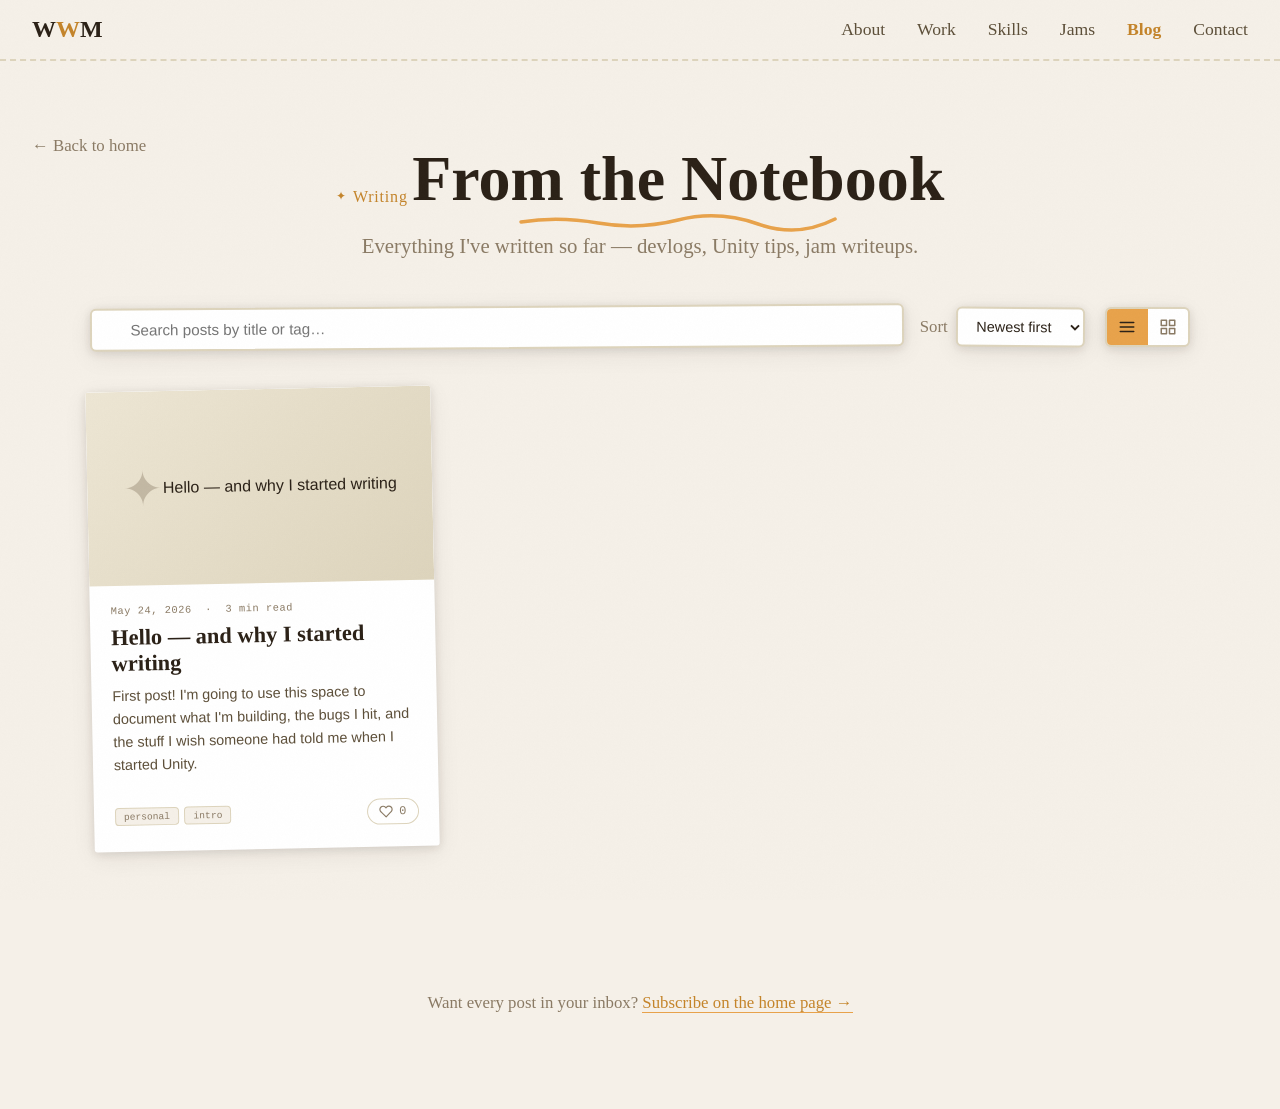
==== commit e52c5146: "Improve mobile portfolio and project showcase" ====
--- a/blog.html
+++ b/blog.html
@@ -3,6 +3,7 @@
 <head>
     <meta charset="UTF-8">
     <meta name="viewport" content="width=device-width, initial-scale=1.0">
+    <meta http-equiv="Content-Security-Policy" content="default-src 'self'; script-src 'self' 'unsafe-inline'; style-src 'self' 'unsafe-inline' https://fonts.googleapis.com; font-src https://fonts.gstatic.com; img-src 'self' data: https:; connect-src 'self' https://api.web3forms.com https://abacus.jasoncameron.dev; object-src 'none'; base-uri 'self'; form-action 'self' https://api.web3forms.com;">
     <title>Blog — Wahib Walaa Mohammed</title>
     <meta name="description" content="Devlogs, Unity tips, and jam writeups from Wahib — a game developer building cozy games in Unity.">
     <meta name="theme-color" content="#f5f0e8">
@@ -44,7 +45,6 @@
             font-family: var(--font-body);
             background: var(--paper);
             color: var(--ink);
-            cursor: none;
             overflow-x: hidden;
         }
         body::after {
@@ -54,16 +54,6 @@
             pointer-events: none;
             z-index: 9000;
         }
-
-        /* ===== CURSOR ===== */
-        #cursor {
-            position: fixed; pointer-events: none; z-index: 999999;
-            transform: translate(-50%, -50%);
-            width: 20px; height: 20px;
-            transition: transform 80ms ease, opacity 200ms;
-        }
-        #cursor svg { display: block; width: 100%; height: 100%; overflow: visible; }
-        .cursor-hover #cursor { transform: translate(-50%, -50%) scale(1.5); }
 
         /* ===== NAV ===== */
         #navbar {
@@ -693,27 +683,88 @@
             text-decoration: none;
             border-bottom: 1.5px solid var(--amber);
         }
+
+        /* Phone edition: title-first reading list instead of desktop controls. */
+        @media (max-width: 600px) {
+            body::after { opacity: 0.35; }
+            #navbar { padding: 0.75rem 1rem; }
+            .nav-logo { font-size: 1.3rem; }
+            .nav-links { gap: 0.9rem; }
+            .nav-links li:nth-child(1),
+            .nav-links li:nth-child(3),
+            .nav-links li:nth-child(4) { display: none; }
+            .nav-link { font-size: 0.9rem; }
+
+            .back-home { display: none; }
+            .page-header { padding: 6.5rem 1rem 2rem; text-align: left; }
+            .page-header .section-label { font-size: 0.88rem; }
+            .page-title { margin-bottom: 0.9rem; font-size: 2.55rem; }
+            .page-subtitle { margin: 0; max-width: 19rem; font-size: 1.08rem; }
+
+            #blog-page { padding: 0 1rem 3rem; }
+            .blog-controls { display: block; margin-bottom: 1.25rem; }
+            .blog-controls-right { display: none; }
+            .blog-search { padding: 0.68rem 0.9rem 0.68rem 2.35rem; font-size: 0.9rem; }
+
+            .blog-grid.view-cards,
+            .blog-grid.view-grid {
+                display: flex;
+                flex-direction: column;
+                gap: 0.8rem;
+                padding: 0;
+            }
+            .blog-grid.view-cards .blog-card,
+            .blog-grid.view-grid .blog-card,
+            .blog-grid.view-cards .blog-card:hover,
+            .blog-grid.view-grid .blog-card:hover {
+                display: grid;
+                grid-template-columns: 92px minmax(0, 1fr);
+                min-height: 96px;
+                padding: 0;
+                overflow: hidden;
+                border-radius: 8px;
+                transform: none;
+                box-shadow: 0 2px 10px rgba(42,32,22,0.1);
+            }
+            .blog-grid.view-grid .blog-card::before,
+            .blog-grid.view-grid .blog-card-hero::before,
+            .blog-grid.view-grid .blog-card-hero::after,
+            .blog-grid.view-grid .tape-strip,
+            .polaroid-caption,
+            .card-doodle { display: none !important; }
+            .blog-grid.view-cards .blog-card-hero,
+            .blog-grid.view-grid .blog-card-hero {
+                width: 92px;
+                height: 100%;
+                min-height: 96px;
+                margin: 0;
+                padding: 0;
+                aspect-ratio: auto;
+                transform: none;
+                box-shadow: none;
+            }
+            .blog-grid.view-cards .blog-card-body,
+            .blog-grid.view-grid .blog-card-body { padding: 0.85rem 0.85rem 0.75rem; }
+            .blog-grid.view-cards .blog-card-meta,
+            .blog-grid.view-grid .blog-card-meta { margin-bottom: 0.28rem; font-size: 0.57rem; }
+            .blog-grid.view-cards .blog-card-title,
+            .blog-grid.view-grid .blog-card-title { margin: 0; font-size: 1.25rem; line-height: 1.05; }
+            .blog-card-excerpt, .blog-card-foot { display: none !important; }
+
+            .blog-footer { padding: 1.25rem 1rem 3.5rem; font-size: 0.98rem; }
+            .blog-modal-paper { padding: 2rem 1rem; }
+            #blog-modal-content h1 { font-size: 1.7rem; }
+        }
     </style>
 </head>
 <body>
-
-<!-- Cursor -->
-<div id="cursor">
-    <svg viewBox="0 0 20 20" fill="none">
-        <circle cx="10" cy="10" r="5" fill="#e8a24a"/>
-        <circle cx="10" cy="10" r="8.5" stroke="#e8a24a" stroke-width="1.5" opacity="0.45"/>
-        <line x1="15" y1="4" x2="16.5" y2="2.5" stroke="#f5c87a" stroke-width="1.2" stroke-linecap="round"/>
-        <line x1="16" y1="5.5" x2="18" y2="5.5" stroke="#f5c87a" stroke-width="1.2" stroke-linecap="round"/>
-        <line x1="15.5" y1="3" x2="15.5" y2="1" stroke="#f5c87a" stroke-width="1.2" stroke-linecap="round"/>
-    </svg>
-</div>
 
 <!-- Nav -->
 <nav id="navbar">
     <a href="index.html" class="nav-logo">W<span>W</span>M</a>
     <ul class="nav-links">
         <li><a href="index.html#about"    class="nav-link">About</a></li>
-        <li><a href="index.html#projects" class="nav-link">Work</a></li>
+        <li><a href="projects.html"       class="nav-link">Work</a></li>
         <li><a href="index.html#skills"   class="nav-link">Skills</a></li>
         <li><a href="index.html#jams"     class="nav-link">Jams</a></li>
         <li><a href="blog.html"           class="nav-link active">Blog</a></li>
@@ -804,24 +855,6 @@
 </div>
 
 <script>
-/* Cursor */
-(function(){
-    const cursor = document.getElementById('cursor');
-    if(window.matchMedia('(pointer:fine)').matches){
-        document.addEventListener('mousemove', e=>{
-            cursor.style.left = e.clientX+'px';
-            cursor.style.top  = e.clientY+'px';
-        }, { passive: true });
-        document.querySelectorAll('a,button,.skill-chip').forEach(el=>{
-            el.addEventListener('mouseenter', ()=> document.body.classList.add('cursor-hover'));
-            el.addEventListener('mouseleave', ()=> document.body.classList.remove('cursor-hover'));
-        });
-    } else {
-        cursor.style.display = 'none';
-        document.body.style.cursor = 'auto';
-    }
-})();
-
 /* Blog page logic */
 (function(){
     const grid        = document.getElementById('blog-grid');
@@ -870,8 +903,11 @@
         const closeQuote = ()=>{ if(inQuote){ html += '</blockquote>\n'; inQuote = false; } };
         function inline(s){
             s = escapeHTML(s);
-            s = s.replace(/!\[([^\]]*)\]\(([^)]+)\)/g, '<img src="$2" alt="$1">');
-            s = s.replace(/\[([^\]]+)\]\(([^)]+)\)/g, '<a href="$2" target="_blank" rel="noopener">$1</a>');
+            s = s.replace(/!\[([^\]]*)\]\(([^)]+)\)/g, (_, alt, url)=>
+                /^javascript:/i.test(url.trim()) ? escapeHTML(alt) : '<img src="'+url+'" alt="'+alt+'">');
+            s = s.replace(/\[([^\]]+)\]\(([^)]+)\)/g, (_, text, url)=>
+                /^javascript:/i.test(url.trim()) ? text
+                    : '<a href="'+url+'" target="_blank" rel="noopener">'+text+'</a>');
             s = s.replace(/\*\*([^*]+)\*\*/g, '<strong>$1</strong>');
             s = s.replace(/\*([^*]+)\*/g, '<em>$1</em>');
             s = s.replace(/`([^`]+)`/g, '<code>$1</code>');
@@ -1047,7 +1083,7 @@
         card.href = '#blog-' + post.slug;
         card.dataset.slug = post.slug;
         const heroInner = post.hero
-            ? '<img src="'+post.hero+'" alt="'+escapeHTML(post.title)+'">'
+            ? '<img src="'+escapeHTML(post.hero)+'" alt="'+escapeHTML(post.title)+'">'
             : '<div class="blog-card-hero-empty">✦</div>';
         const heroHTML =
             '<div class="blog-card-hero">' +
@@ -1132,7 +1168,7 @@
             const md   = await res.text();
             const body = renderMarkdown(md);
             const files = (post.files || []).map(f=>
-                '<a class="blog-post-file" href="'+f.url+'" download>' +
+                '<a class="blog-post-file" href="'+escapeHTML(f.url)+'" download>' +
                 '<svg width="14" height="14" viewBox="0 0 24 24" fill="none" stroke="currentColor" stroke-width="2" stroke-linecap="round" stroke-linejoin="round"><path d="M21 15v4a2 2 0 0 1-2 2H5a2 2 0 0 1-2-2v-4"/><polyline points="7 10 12 15 17 10"/><line x1="12" y1="15" x2="12" y2="3"/></svg>' +
                 escapeHTML(f.name) + '</a>'
             ).join('');
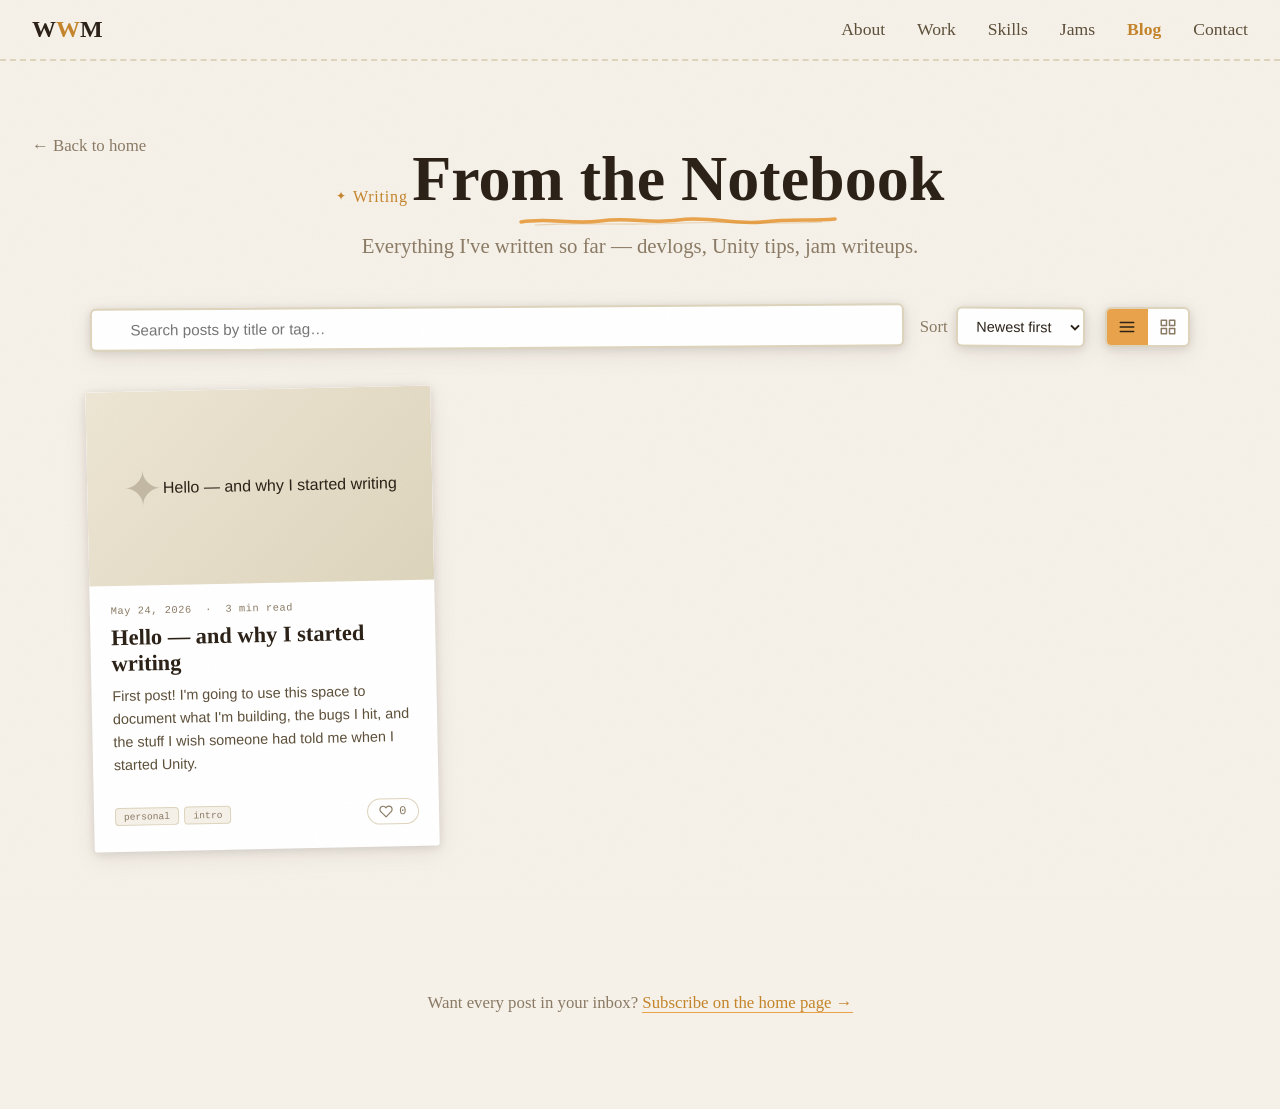
==== commit 918172ee: "Refine hand-drawn doodles and scribbles" ====
--- a/blog.html
+++ b/blog.html
@@ -83,10 +83,6 @@
         }
 
         /* ===== PAGE HEADER ===== */
-        @keyframes draw-line {
-            from { stroke-dashoffset: 380; }
-            to   { stroke-dashoffset: 0; }
-        }
         .page-header {
             padding: 9rem 2rem 3rem;
             max-width: 1100px; margin: 0 auto;
@@ -116,8 +112,8 @@
             overflow: visible;
         }
         .page-title-squiggle path {
-            stroke-dasharray: 380; stroke-dashoffset: 380;
-            animation: draw-line 1.1s ease 0.2s forwards;
+            stroke-dasharray: none;
+            stroke-dashoffset: 0;
         }
         .page-subtitle {
             font-family: var(--font-hand);
@@ -452,9 +448,8 @@
             content: '';
             position: absolute;
             left: 0; right: 30%; bottom: -3px;
-            height: 3px;
-            background: var(--amber);
-            border-radius: 2px;
+            height: 7px;
+            background: url("data:image/svg+xml,%3Csvg xmlns='http://www.w3.org/2000/svg' viewBox='0 0 180 8' preserveAspectRatio='none'%3E%3Cpath d='M2 5 C25 2 42 6 64 4 C86 2 103 6 126 4 C147 2 163 5 178 3' fill='none' stroke='%23e8a24a' stroke-width='2.7' stroke-linecap='round'/%3E%3C/svg%3E") center / 100% 100% no-repeat;
             transform: scaleX(0) rotate(-0.5deg);
             transform-origin: left center;
             transition: transform 380ms cubic-bezier(0.34,1.56,0.64,1);
@@ -492,7 +487,7 @@
         .card-doodle {
             position: absolute;
             pointer-events: none;
-            opacity: 0.7;
+            opacity: 0.62;
             color: var(--ink-light);
             z-index: 3;
         }
@@ -503,7 +498,18 @@
         /* Only show doodles in sketchbook view */
         .blog-grid.view-cards .card-doodle { display: none; }
         .blog-grid.view-grid .card-doodle  { display: block; }
-        .card-doodle svg { display: block; width: 100%; height: 100%; }
+        .card-doodle svg {
+            display: block;
+            width: 100%; height: 100%;
+            overflow: visible;
+            filter: url('#pen-ink');
+        }
+        .card-doodle :is(path, line, polyline, polygon, circle, ellipse),
+        .page-title-squiggle path {
+            stroke-linecap: round;
+            stroke-linejoin: round;
+            shape-rendering: geometricPrecision;
+        }
 
         @media (max-width: 760px) {
             .blog-grid.view-grid {
@@ -772,6 +778,15 @@
     </ul>
 </nav>
 
+<svg xmlns="http://www.w3.org/2000/svg" width="0" height="0" style="position:absolute;overflow:hidden" aria-hidden="true">
+    <defs>
+        <filter id="pen-ink" x="-10%" y="-10%" width="120%" height="120%" color-interpolation-filters="sRGB">
+            <feTurbulence type="fractalNoise" baseFrequency="0.02 0.13" numOctaves="2" seed="23" result="inkNoise"/>
+            <feDisplacementMap in="SourceGraphic" in2="inkNoise" scale="0.55" xChannelSelector="R" yChannelSelector="G"/>
+        </filter>
+    </defs>
+</svg>
+
 <main>
     <a href="index.html" class="back-home">← Back to home</a>
 
@@ -780,9 +795,11 @@
         <h1 class="page-title">
             From the Notebook
             <svg class="page-title-squiggle" viewBox="0 0 320 14" aria-hidden="true">
-                <path d="M3 8 Q 40 2, 80 9 T 160 6 T 240 10 T 317 5"
+                <path d="M3 8 C31 3 53 11 82 7 C112 3 132 10 160 6 C191 2 217 11 244 8 C272 5 294 7 317 5"
                       stroke="#e8a24a" stroke-width="3.5"
                       stroke-linecap="round" fill="none"/>
+                <path d="M17 11 C70 8 112 12 164 9 C214 7 258 11 304 8"
+                      stroke="#c4842a" stroke-width="1.05" opacity="0.28" fill="none"/>
             </svg>
         </h1>
         <p class="page-subtitle">Everything I've written so far — devlogs, Unity tips, jam writeups.</p>
@@ -975,9 +992,9 @@
     // Each entry: viewBox + inner SVG content. Color is via CSS currentColor.
     const DOODLES = [
         // star
-        { vb:'0 0 30 30', svg:'<path d="M15 3 L18 11 L26 12 L20 18 L22 26 L15 22 L8 26 L10 18 L4 12 L12 11 Z" stroke="currentColor" stroke-width="1.8" fill="none" stroke-linecap="round" stroke-linejoin="round"/>' },
+        { vb:'0 0 30 30', svg:'<path d="M15 3 C16 7 17 10 19 11 C22 11 25 11 27 13 C24 15 21 17 20 19 C21 22 22 24 21 27 C18 25 16 23 14 22 C11 24 9 26 7 25 C8 21 10 18 9 17 C7 15 4 14 3 12 C7 12 11 12 12 10 C13 7 14 5 15 3 Z" stroke="currentColor" stroke-width="1.8" fill="none"/>' },
         // heart
-        { vb:'0 0 30 30', svg:'<path d="M15 25 L7 16 Q3 12, 7 8 Q11 4, 15 9 Q19 4, 23 8 Q27 12, 23 16 Z" stroke="currentColor" stroke-width="1.8" fill="none" stroke-linecap="round" stroke-linejoin="round"/>' },
+        { vb:'0 0 30 30', svg:'<path d="M15 26 C12 22 6 18 5 14 C4 10 6 7 10 7 C13 7 15 10 16 12 C17 9 19 6 22 7 C26 8 27 11 25 15 C23 19 18 23 15 26 Z" stroke="currentColor" stroke-width="1.85" fill="none"/>' },
         // sparkle / 4-point burst
         { vb:'0 0 30 30', svg:
             '<line x1="15" y1="3"  x2="15" y2="11" stroke="currentColor" stroke-width="1.8" stroke-linecap="round"/>' +
@@ -989,11 +1006,11 @@
             '<line x1="23" y1="7"  x2="19" y2="11" stroke="currentColor" stroke-width="1.4" stroke-linecap="round"/>' +
             '<line x1="11" y1="19" x2="7"  y2="23" stroke="currentColor" stroke-width="1.4" stroke-linecap="round"/>' },
         // squiggle wave
-        { vb:'0 0 50 16', svg:'<path d="M3 8 Q 10 1, 17 8 T 32 8 T 47 8" stroke="currentColor" stroke-width="2" fill="none" stroke-linecap="round"/>' },
+        { vb:'0 0 50 16', svg:'<path d="M3 9 C8 1 13 13 18 7 C23 2 28 13 33 8 C38 2 42 11 47 6" stroke="currentColor" stroke-width="2" fill="none"/>' },
         // curved arrow
         { vb:'0 0 40 40', svg:
-            '<path d="M5 35 Q 5 8, 32 8" stroke="currentColor" stroke-width="1.8" fill="none" stroke-linecap="round" stroke-linejoin="round"/>' +
-            '<path d="M27 4 L33 8 L27 13" stroke="currentColor" stroke-width="1.8" fill="none" stroke-linecap="round" stroke-linejoin="round"/>' },
+            '<path d="M5 35 C4 24 8 14 17 10 C22 8 27 8 33 9" stroke="currentColor" stroke-width="1.8" fill="none"/>' +
+            '<path d="M27 5 C29 7 31 8 34 9 C31 10 29 12 27 14" stroke="currentColor" stroke-width="1.8" fill="none"/>' },
         // asterisk
         { vb:'0 0 24 24', svg:
             '<line x1="12" y1="3"  x2="12" y2="21" stroke="currentColor" stroke-width="2" stroke-linecap="round"/>' +
@@ -1009,7 +1026,7 @@
             '<path d="M3 12 Q 15 2, 27 12 Q 15 22, 3 12 Z" stroke="currentColor" stroke-width="1.6" fill="none" stroke-linecap="round"/>' +
             '<circle cx="15" cy="12" r="3.2" stroke="currentColor" stroke-width="1.6" fill="none"/>' },
         // tiny scribble cloud
-        { vb:'0 0 40 22', svg:'<path d="M5 17 Q 3 11, 9 11 Q 9 5, 16 6 Q 19 2, 25 5 Q 33 4, 33 11 Q 38 13, 33 17 Z" stroke="currentColor" stroke-width="1.6" fill="none" stroke-linejoin="round"/>' },
+        { vb:'0 0 40 22', svg:'<path d="M5 17 C2 13 5 10 10 11 C9 7 12 5 17 7 C19 3 24 3 27 6 C32 4 35 7 33 11 C38 12 38 16 33 18 C25 19 13 18 5 17 Z" stroke="currentColor" stroke-width="1.6" fill="none"/>' },
         // dotted-dash line
         { vb:'0 0 50 12', svg:
             '<line x1="2"  y1="6" x2="10" y2="6" stroke="currentColor" stroke-width="2" stroke-linecap="round"/>' +
@@ -1053,7 +1070,7 @@
 
     function doodlesFor(post){
         const rnd = seededRand(seedFor(post.slug));
-        const slotCount = 3 + Math.floor(rnd()*2); // 3-4 doodles per card
+        const slotCount = 2 + Math.floor(rnd()*2); // 2-3 marks: enough personality without wallpapering the card
         const slotIdxs = SLOTS.map((_,i)=>i).sort(()=> rnd()-0.5).slice(0, slotCount);
         let html = '';
         for(const si of slotIdxs){
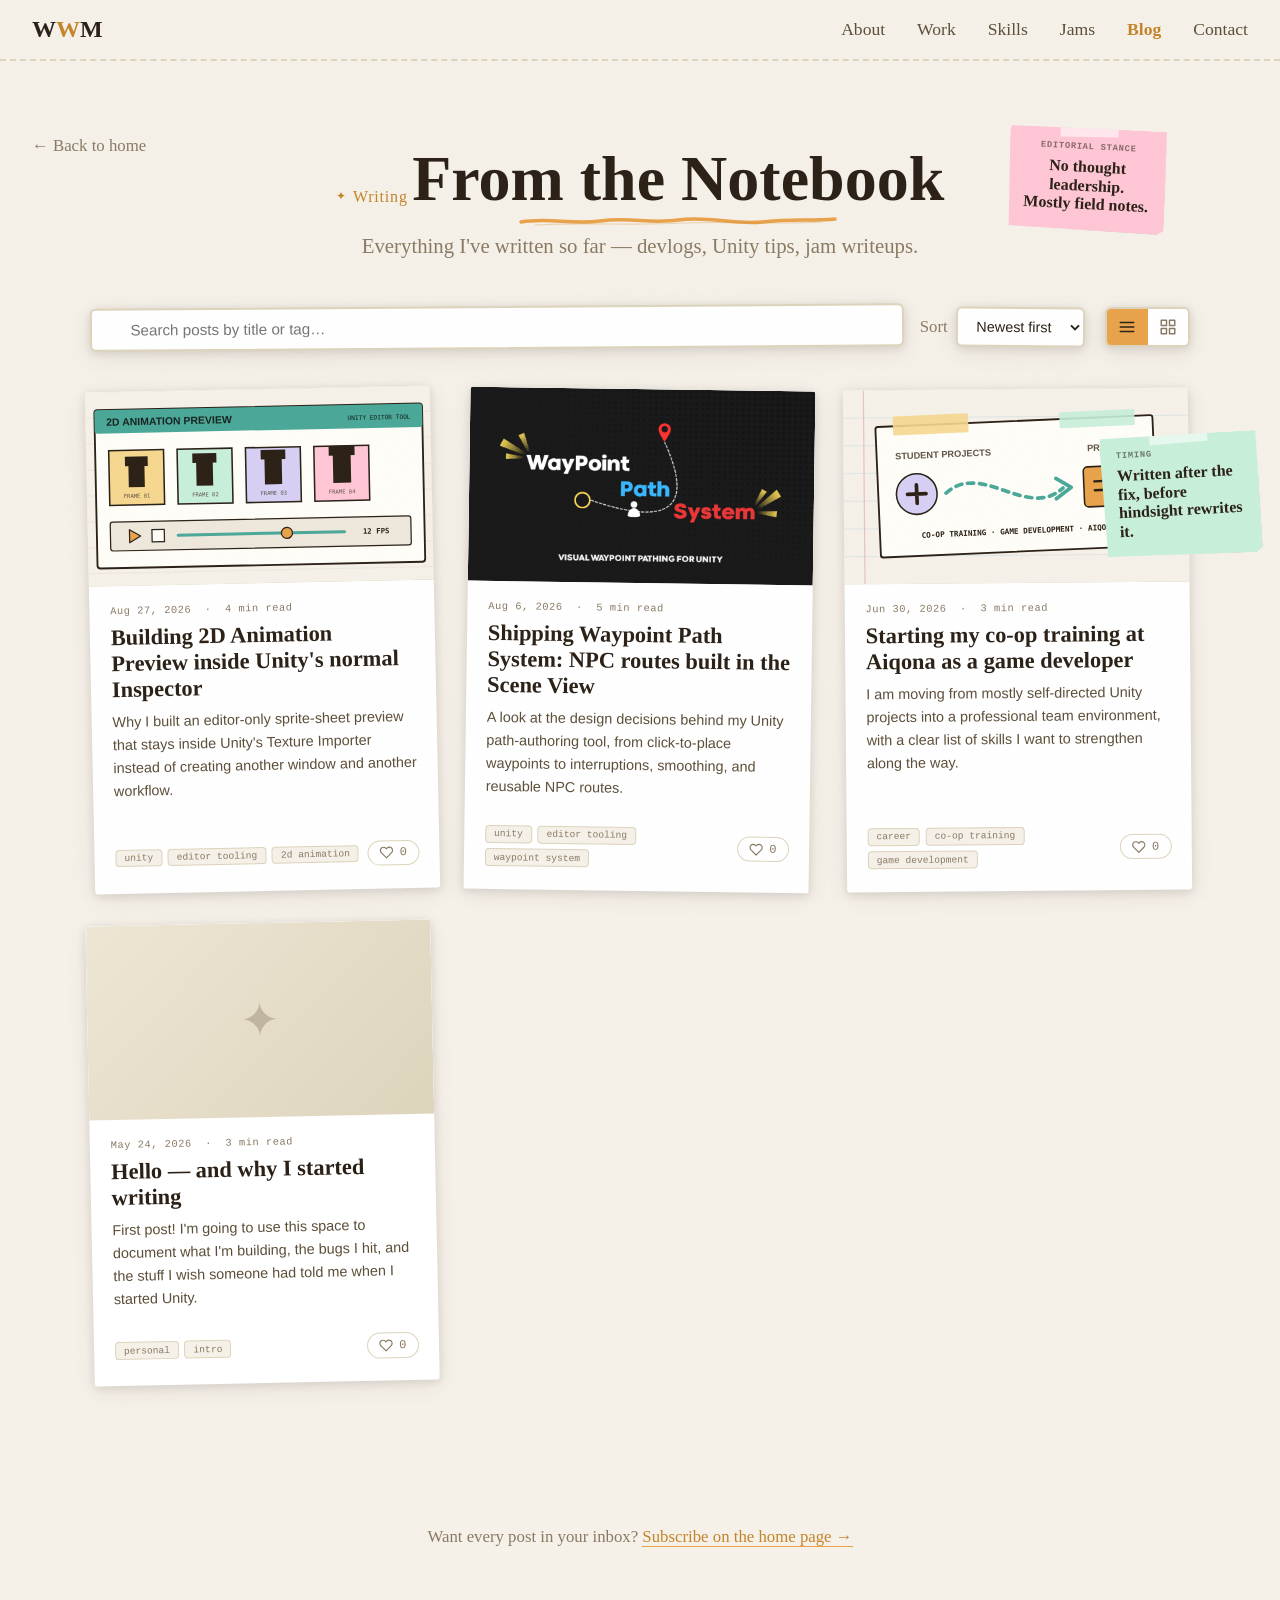
==== commit 85add146: "Update portfolio content and project archive" ====
--- a/blog.html
+++ b/blog.html
@@ -10,6 +10,7 @@
     <link rel="preconnect" href="https://fonts.googleapis.com">
     <link rel="preconnect" href="https://fonts.gstatic.com" crossorigin>
     <link href="https://fonts.googleapis.com/css2?family=Caveat:wght@400;500;600;700&family=DM+Sans:ital,opsz,wght@0,9..40,300;0,9..40,400;0,9..40,500;0,9..40,600;1,9..40,300&family=JetBrains+Mono:wght@400;500&display=swap" rel="stylesheet">
+    <script defer src="smooth-scroll.js"></script>
     <style>
         /* ===== CORE TOKENS ===== */
         :root {
@@ -41,6 +42,9 @@
         }
         *, *::before, *::after { box-sizing: border-box; margin: 0; padding: 0; }
         html { scroll-behavior: smooth; }
+        @media (prefers-reduced-motion: reduce) {
+            html { scroll-behavior: auto; }
+        }
         body {
             font-family: var(--font-body);
             background: var(--paper);
@@ -135,7 +139,52 @@
         }
 
         /* ===== CONTROLS ===== */
-        #blog-page { padding: 0 2rem 5rem; }
+        #blog-page { position: relative; padding: 0 2rem 5rem; }
+        .page-note,
+        .blog-margin-note {
+            position: absolute;
+            z-index: 6;
+            width: 158px;
+            padding: .95rem 1rem 1.1rem;
+            color: #2a2016;
+            font: 600 1rem/1.15 var(--font-hand);
+            box-shadow: 3px 4px 0 rgba(42,32,22,.12), 0 8px 16px rgba(42,32,22,.08);
+            clip-path: polygon(1% 1%,99% 0,100% 96%,96% 100%,2% 98%,0 5%);
+        }
+        .page-note {
+            top: 8rem;
+            right: 1.5rem;
+            background: #ffc6d5;
+            transform: rotate(3deg);
+        }
+        .blog-margin-note {
+            top: 8rem;
+            right: 1.25rem;
+            background: #c7efd9;
+            transform: rotate(-3deg);
+        }
+        .page-note::before,
+        .blog-margin-note::before {
+            content: '';
+            position: absolute;
+            top: -9px;
+            left: 50%;
+            width: 58px;
+            height: 18px;
+            background: rgba(255,255,255,.58);
+            transform: translateX(-50%) rotate(-2deg);
+        }
+        .note-label {
+            display: block;
+            margin-bottom: .4rem;
+            font: 700 .55rem/1 var(--font-mono);
+            letter-spacing: .08em;
+            text-transform: uppercase;
+            opacity: .56;
+        }
+        @media (max-width: 1050px) {
+            .page-note, .blog-margin-note { display: none; }
+        }
         .blog-controls {
             max-width: 1100px; margin: 0 auto 2.5rem;
             display: flex; gap: 1rem; flex-wrap: wrap;
@@ -250,6 +299,8 @@
             position: relative; overflow: hidden;
         }
         .blog-card-hero img { width: 100%; height: 100%; object-fit: cover; }
+        .polaroid-caption,
+        .tape-strip { display: none; }
         .blog-card-hero-empty {
             font-family: var(--font-hand); color: var(--ink-muted);
             font-size: 3rem; opacity: 0.4;
@@ -400,6 +451,7 @@
         /* Handwritten caption strip at the bottom of the polaroid */
         .blog-grid.view-grid .blog-card-hero::after { /* override above */ }
         .blog-grid.view-grid .polaroid-caption {
+            display: block;
             position: absolute;
             bottom: 0.4rem; left: 0; right: 0;
             text-align: center;
@@ -411,6 +463,7 @@
         }
         /* Little tape strips on the polaroid */
         .blog-grid.view-grid .blog-card-hero .tape-strip {
+            display: block;
             position: absolute;
             width: 56px; height: 18px;
             background: repeating-linear-gradient(45deg,
@@ -568,6 +621,7 @@
             transition: opacity 240ms ease;
             backdrop-filter: blur(6px);
             overflow-y: auto;
+            overflow-x: hidden;
         }
         #blog-modal.open { opacity: 1; pointer-events: all; }
         .blog-modal-paper {
@@ -577,6 +631,7 @@
                     transparent 0, transparent 27px,
                     rgba(116,146,182,0.13) 27px, rgba(116,146,182,0.13) 28px);
             max-width: 760px; width: 100%;
+            box-sizing: border-box;
             margin: auto;
             padding: 3rem 3.5rem 2.5rem;
             box-shadow: 0 24px 80px rgba(0,0,0,0.5);
@@ -608,6 +663,8 @@
             color: var(--ink); margin-bottom: 1.2rem;
             border-bottom: 3px solid var(--amber); padding-bottom: 0.6rem;
             display: inline-block;
+            max-width: 100%;
+            overflow-wrap: anywhere;
         }
         #blog-modal-content h2 {
             font-family: var(--font-hand); font-size: 1.7rem; color: var(--ink);
@@ -672,7 +729,12 @@
             display: flex; justify-content: flex-end;
         }
         @media (max-width: 700px) {
-            .blog-modal-paper { padding: 2rem 1.5rem; }
+            .blog-modal-paper {
+                width: calc(100vw - 2rem);
+                max-width: calc(100vw - 2rem);
+                padding: 2rem 1.5rem;
+                flex: 0 0 auto;
+            }
             #blog-modal-content h1 { font-size: 1.8rem; }
         }
 
@@ -791,6 +853,10 @@
     <a href="index.html" class="back-home">← Back to home</a>
 
     <header class="page-header">
+        <aside class="page-note">
+            <span class="note-label">editorial stance</span>
+            No thought leadership. Mostly field notes.
+        </aside>
         <div class="section-label">Writing</div>
         <h1 class="page-title">
             From the Notebook
@@ -806,6 +872,10 @@
     </header>
 
     <section id="blog-page">
+        <aside class="blog-margin-note">
+            <span class="note-label">timing</span>
+            Written after the fix, before hindsight rewrites it.
+        </aside>
         <div class="blog-controls">
             <div class="blog-search-wrap">
                 <svg class="blog-search-icon" viewBox="0 0 24 24" fill="none" stroke="currentColor" stroke-width="2" stroke-linecap="round" stroke-linejoin="round">
